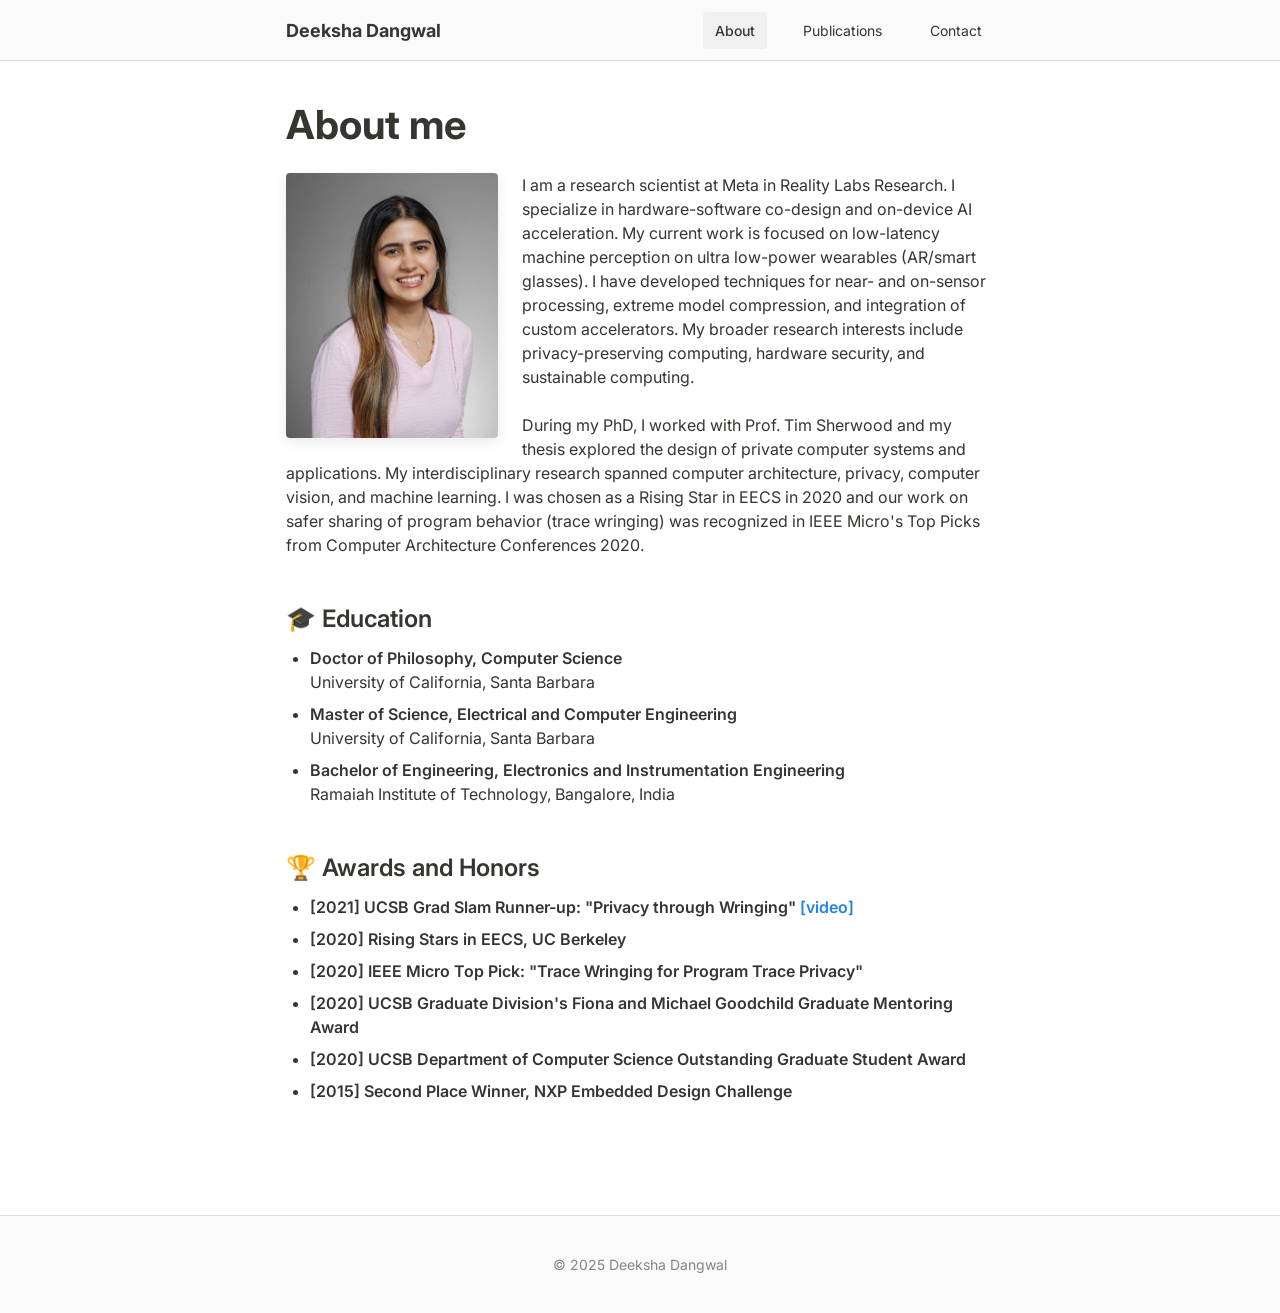
==== index.html @ 4de79cb8 "updating website - march 2025" ====
<!DOCTYPE html>
<html lang="en">
<head>
    <meta charset="UTF-8">
    <meta name="viewport" content="width=device-width, initial-scale=1.0">
    <title>Deeksha Dangwal's Personal Website</title>
    <link rel="stylesheet" href="styles.css">
    <link rel="preconnect" href="https://fonts.googleapis.com">
    <link rel="preconnect" href="https://fonts.gstatic.com" crossorigin>
    <link href="https://fonts.googleapis.com/css2?family=Inter:wght@400;500;600;700&display=swap" rel="stylesheet">
</head>
<body class="notion-light-theme">
    <div class="notion-app-inner">
        <nav class="navigation">
            <div class="nav-container">
                <div class="nav-logo">
                    <a href="index.html">Deeksha Dangwal</a>
                </div>
                <div class="nav-links">
                    <a href="index.html" class="nav-link active">About</a>
                    <a href="publications.html" class="nav-link">Publications</a>
                    <a href="contact.html" class="nav-link">Contact</a>
                </div>
            </div>
        </nav>

        <div class="layout layout-wide">
            <main class="layout-content">
                <div class="page-content">
                    <h1 class="page-title">About me</h1>
                    
                    <div class="profile-image">
                        <!-- Replace with your actual image path -->
                        <img src="headshot.jpg" alt="Profile Photo">
                    </div>
                    
                    <div class="block-content">
                        <p>I am a research scientist at Meta in Reality Labs Research. I specialize in hardware-software co-design and on-device AI acceleration. My current work is focused on low-latency machine perception on ultra low-power wearables (AR/smart glasses). I have developed techniques for near- and on-sensor processing, extreme model compression, and integration of custom accelerators. My broader research interests include privacy-preserving computing, hardware security, and sustainable computing.</p>
                    </div>
                    
                    <div class="block-content">
                        <p>During my PhD, I worked with Prof. Tim Sherwood and my thesis explored the design of private computer systems and applications. My interdisciplinary research spanned computer architecture, privacy, computer vision, and machine learning. I was chosen as a Rising Star in EECS in 2020 and our work on safer sharing of program behavior (trace wringing) was recognized in IEEE Micro's Top Picks from Computer Architecture Conferences 2020.</p>
                    </div>
                    
                    <div class="block-content">
                        <h2>🎓 Education</h2>
                        <ul>
                            <li>
                                <strong>Doctor of Philosophy, Computer Science</strong><br>
                                University of California, Santa Barbara
                            </li>
                            <li>
                                <strong>Master of Science, Electrical and Computer Engineering</strong><br>
                                University of California, Santa Barbara
                            </li>
                            <li>
                                <strong>Bachelor of Engineering, Electronics and Instrumentation Engineering</strong><br>
                                Ramaiah Institute of Technology, Bangalore, India
                            </li>
                        </ul>
                    </div>
                    
                    <div class="block-content">
                        <h2>🏆 Awards and Honors</h2>
                        <ul>
                            <li><strong>[2021] UCSB Grad Slam Runner-up: "Privacy through Wringing" <a href="#" class="notion-link">[video]</a></strong></li>
                            <li><strong>[2020] Rising Stars in EECS, UC Berkeley</strong></li>
                            <li><strong>[2020] IEEE Micro Top Pick: "Trace Wringing for Program Trace Privacy"</strong></li>
                            <li><strong>[2020] UCSB Graduate Division's Fiona and Michael Goodchild Graduate Mentoring Award</strong></li>
                            <li><strong>[2020] UCSB Department of Computer Science Outstanding Graduate Student Award</strong></li>
                            <li><strong>[2015] Second Place Winner, NXP Embedded Design Challenge</strong></li>
                        </ul>
                    </div>
                </div>
            </main>
        </div>
        
        <footer class="footer">
            <div class="footer-content">
                <p>© 2025 Deeksha Dangwal</p>
            </div>
        </footer>
    </div>
</body>
</html>
---- styles.css ----
/* Notion-inspired CSS */

/* Font imports */
@font-face {
    font-family: 'Lyon-Text';
    src: url('https://fonts.googleapis.com/css2?family=Source+Serif+Pro:wght@400;600&display=swap');
    font-weight: 400;
    font-style: normal;
}

/* Base styles */
:root {
    --text-color: #37352f;
    --background-color: #ffffff;
    --link-color: #2383e2;
    --hover-color: #eb5757;
    --nav-background: #fafafa;
    --nav-border: #e0e0e0;
    --active-nav: #f0f0f0;
    --font-family: 'Inter', -apple-system, BlinkMacSystemFont, 'Segoe UI', 'Roboto', 'Oxygen', 'Ubuntu', 'Cantarell', 'Fira Sans', 'Droid Sans', 'Helvetica Neue', sans-serif;
    --font-family-mono: 'iawriter-mono', 'SF Mono', SFMono-Regular, Menlo, Consolas, 'PT Mono', 'Liberation Mono', monospace;
    --font-family-serif: 'Lyon-Text', Georgia, 'Times New Roman', serif;
    --content-width: 708px;
    --margin-width: 96px;
}

/* Reset */
* {
    box-sizing: border-box;
}

html, body {
    margin: 0;
    padding: 0;
    background-color: var(--background-color);
    color: var(--text-color);
    font-family: var(--font-family);
    line-height: 1.5;
    font-size: 16px;
    -webkit-font-smoothing: antialiased;
    -moz-osx-font-smoothing: grayscale;
}

/* Navigation */
.navigation {
    background-color: var(--nav-background);
    border-bottom: 1px solid var(--nav-border);
    position: sticky;
    top: 0;
    z-index: 100;
    width: 100%;
}

.nav-container {
    max-width: var(--content-width);
    margin: 0 auto;
    display: flex;
    justify-content: space-between;
    align-items: center;
    height: 60px;
    padding: 0;
}

.nav-logo a {
    color: var(--text-color);
    font-weight: 700;
    font-size: 18px;
    text-decoration: none;
}

.nav-links {
    display: flex;
    gap: 24px;
}

.nav-link {
    color: var(--text-color);
    text-decoration: none;
    font-size: 14px;
    padding: 8px 12px;
    border-radius: 4px;
    transition: background-color 0.2s ease;
}

.nav-link:hover {
    background-color: var(--active-nav);
    color: var(--text-color);
}

.nav-link.active {
    background-color: var(--active-nav);
    font-weight: 500;
}

/* Layout */
.layout {
    width: 100%;
    display: flex;
    justify-content: center;
}

.layout-wide {
    width: 100%;
}

.layout-content {
    width: 100%;
    max-width: var(--content-width);
    padding: 40px 0;
    margin: 0 auto;
}

.page-content {
    width: 100%;
}

/* Typography */
h1, h2, h3, h4, h5, h6 {
    font-weight: 600;
    margin-top: 1.5em;
    margin-bottom: 0.5em;
    line-height: 1.2;
}

h1.page-title {
    font-size: 40px;
    font-weight: 700;
    margin-top: 0;
    margin-bottom: 24px;
}

h2 {
    font-size: 24px;
    margin-top: 2em;
}

h3 {
    font-size: 20px;
    margin-top: 1.5em;
    margin-bottom: 0.5em;
}

p {
    margin-top: 1em;
    margin-bottom: 1em;
}

/* Links */
a {
    color: var(--link-color);
    text-decoration: none;
    transition: 0.1s ease-in;
}

a:hover {
    color: var(--hover-color);
}

.notion-link:hover {
    color: var(--hover-color) !important;
}

/* Lists */
ul {
    padding-left: 1.5em;
    margin-top: 0.5em;
    margin-bottom: 0.5em;
}

li {
    margin-bottom: 0.5em;
}

/* Content blocks */
.block-content {
    margin-bottom: 1.5em;
}

/* Responsive adjustments */
@media (max-width: 900px) {
    :root {
        --margin-width: 24px;
    }

    .layout-content {
        padding: 40px 24px;
    }
    
    .nav-container {
        padding: 0 24px;
        max-width: 100%;
    }

    h1.page-title {
        font-size: 32px;
    }
    
    .nav-links {
        gap: 8px;
    }
    
    .nav-link {
        padding: 6px 8px;
        font-size: 13px;
    }
}

/* Dark mode support (optional) */
@media (prefers-color-scheme: dark) {
    :root {
        --text-color: rgba(255, 255, 255, 0.9);
        --background-color: #191919;
        --link-color: #2196f3;
        --hover-color: #ff4081;
        --nav-background: #232323;
        --nav-border: #333333;
        --active-nav: #2d2d2d;
    }
}

/* Strong emphasis */
strong {
    font-weight: 600;
}

/* Blockquote */
blockquote {
    margin-left: 0;
    padding-left: 14px;
    border-left: 3px solid rgba(55, 53, 47, 0.16);
    color: rgba(55, 53, 47, 0.6);
}

/* Code blocks */
code {
    font-family: var(--font-family-mono);
    background: rgba(135, 131, 120, 0.15);
    padding: 0.2em 0.4em;
    border-radius: 3px;
    font-size: 85%;
}

/* Emojis */
.emoji {
    font-family: "Apple Color Emoji", "Segoe UI Emoji", NotoColorEmoji, "Noto Color Emoji", "Segoe UI Symbol", "Android Emoji", EmojiSymbols;
}

/* Profile image styles for text wrapping */
.profile-image {
    float: left;
    width: 30%; /* Takes up about 1/3 of the width */
    max-width: 250px;
    margin-right: 24px;
    margin-bottom: 16px;
}

.profile-image img {
    width: 100%;
    border-radius: 4px;
    box-shadow: 0 4px 12px rgba(55, 53, 47, 0.1);
}

/* Clear the float after specific sections if needed */
h2 {
    clear: both;
}

/* Publication styles */
.publication {
    margin-bottom: 32px;
    padding-bottom: 24px;
    border-bottom: 1px solid rgba(55, 53, 47, 0.09);
}

.publication:last-child {
    border-bottom: none;
}

.publication h3 {
    margin-bottom: 8px;
}

.publication-authors {
    font-size: 15px;
    margin-bottom: 4px;
    color: rgba(55, 53, 47, 0.8);
}

.publication-venue {
    font-size: 14px;
    font-style: italic;
    margin-bottom: 8px;
}

.publication-description {
    font-size: 15px;
    margin-bottom: 12px;
}

.publication-links {
    display: flex;
    gap: 16px;
}

.publication-links a {
    font-size: 14px;
}

/* Contact page styles */
.contact-info {
    margin-bottom: 32px;
}

.social-links {
    display: flex;
    gap: 16px;
    margin-top: 16px;
}

.social-link {
    display: inline-block;
    padding: 8px 16px;
    background-color: rgba(55, 53, 47, 0.08);
    border-radius: 4px;
    color: var(--text-color);
    font-size: 14px;
    transition: background-color 0.2s ease;
}

.social-link:hover {
    background-color: rgba(55, 53, 47, 0.16);
    color: var(--text-color);
}

.cv-download-link {
    display: inline-block;
    margin-top: 8px;
    padding: 10px 18px;
    background-color: var(--link-color);
    color: white;
    border-radius: 4px;
    font-weight: 500;
    transition: background-color 0.2s ease;
}

.cv-download-link:hover {
    background-color: var(--hover-color);
    color: white;
}

/* Footer styles */
.footer {
    background-color: var(--nav-background);
    border-top: 1px solid var(--nav-border);
    padding: 24px 0;
    margin-top: 48px;
}

.footer-content {
    max-width: var(--content-width);
    margin: 0 auto;
    text-align: center;
    font-size: 14px;
    color: rgba(55, 53, 47, 0.6);
}

/* Responsive adjustments for smaller screens */
@media (max-width: 768px) {
    .profile-image {
        float: none;
        width: 100%;
        max-width: 200px;
        margin: 0 auto 24px auto;
        display: block;
    }
    
    .social-links {
        flex-direction: column;
        gap: 8px;
    }
    
    .social-link {
        width: 100%;
        text-align: center;
    }
}
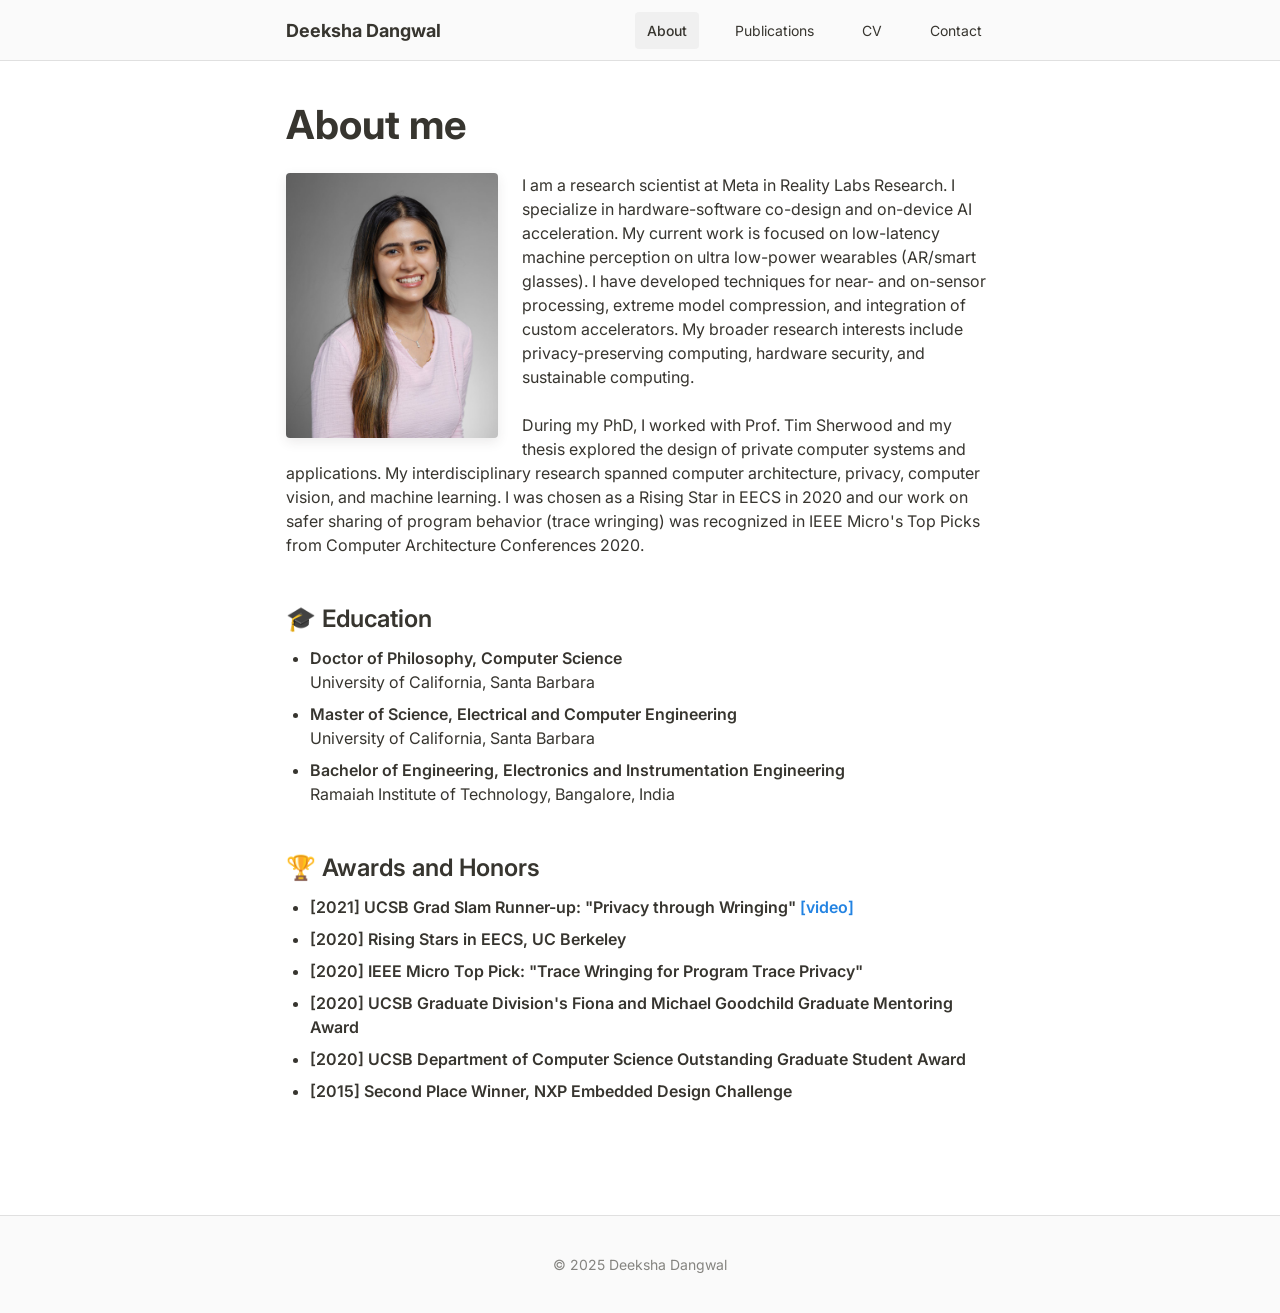
==== commit 11b42994: "added cv - html and pdf" ====
--- a/index.html
+++ b/index.html
@@ -19,6 +19,7 @@
                 <div class="nav-links">
                     <a href="index.html" class="nav-link active">About</a>
                     <a href="publications.html" class="nav-link">Publications</a>
+                    <a href="cv.html" class="nav-link">CV</a>
                     <a href="contact.html" class="nav-link">Contact</a>
                 </div>
             </div>
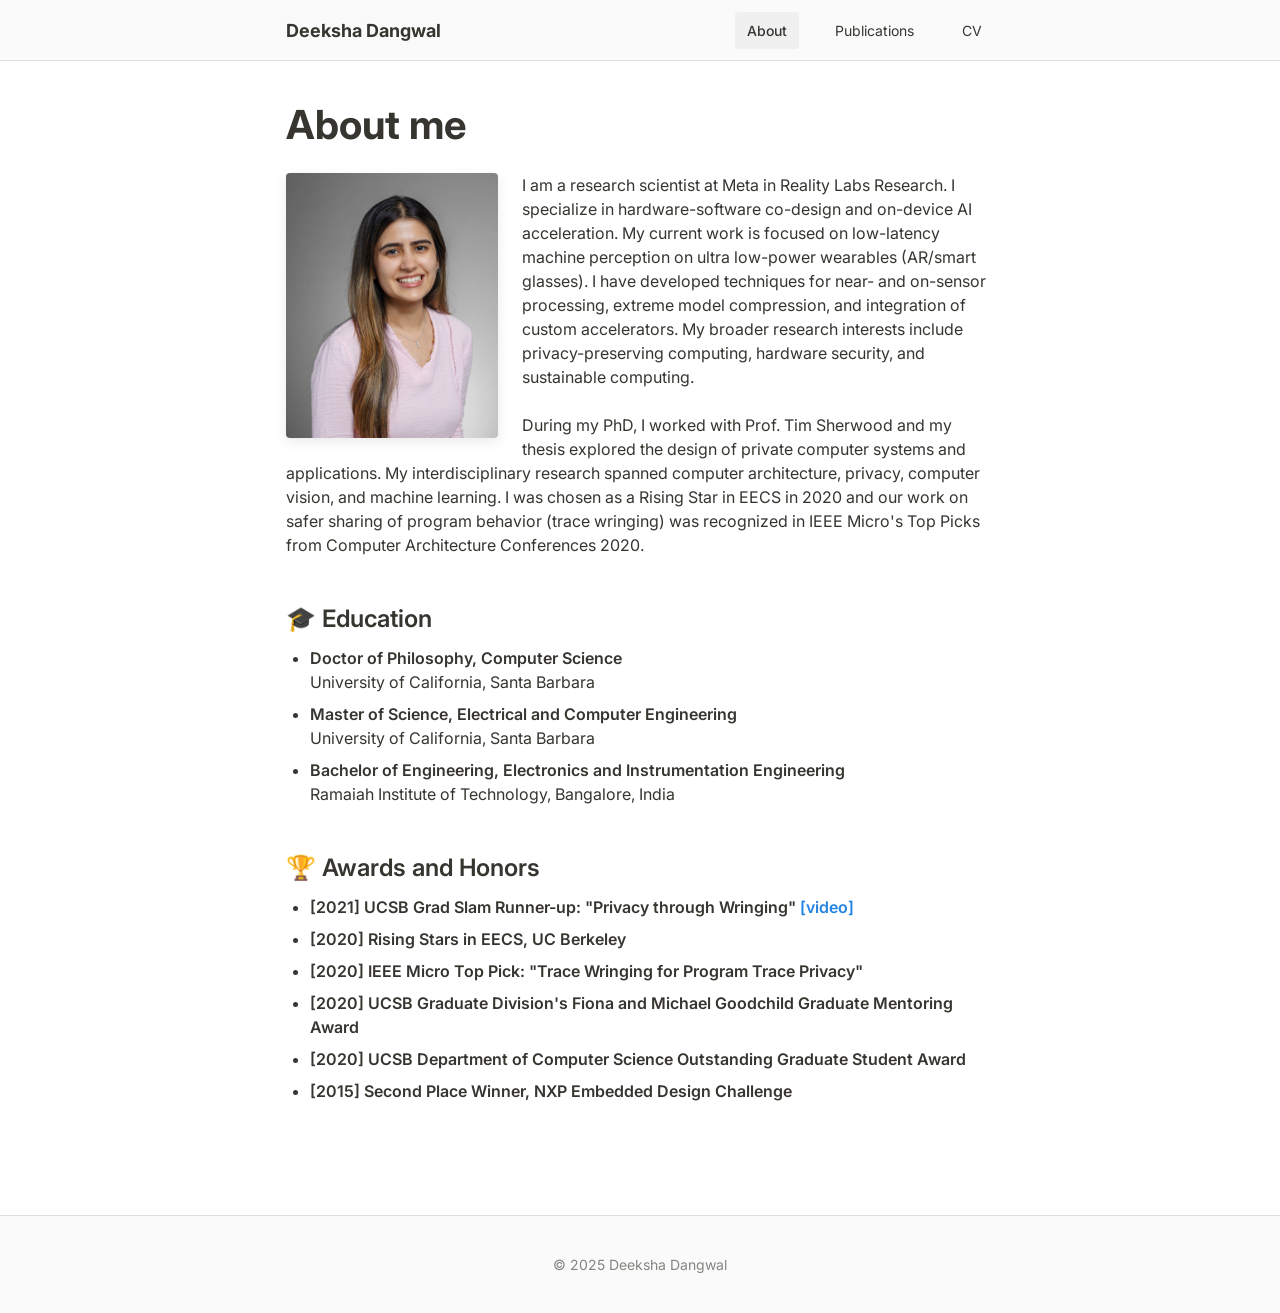
==== commit 83f34424: "removed contact" ====
--- a/index.html
+++ b/index.html
@@ -20,7 +20,6 @@
                     <a href="index.html" class="nav-link active">About</a>
                     <a href="publications.html" class="nav-link">Publications</a>
                     <a href="cv.html" class="nav-link">CV</a>
-                    <a href="contact.html" class="nav-link">Contact</a>
                 </div>
             </div>
         </nav>
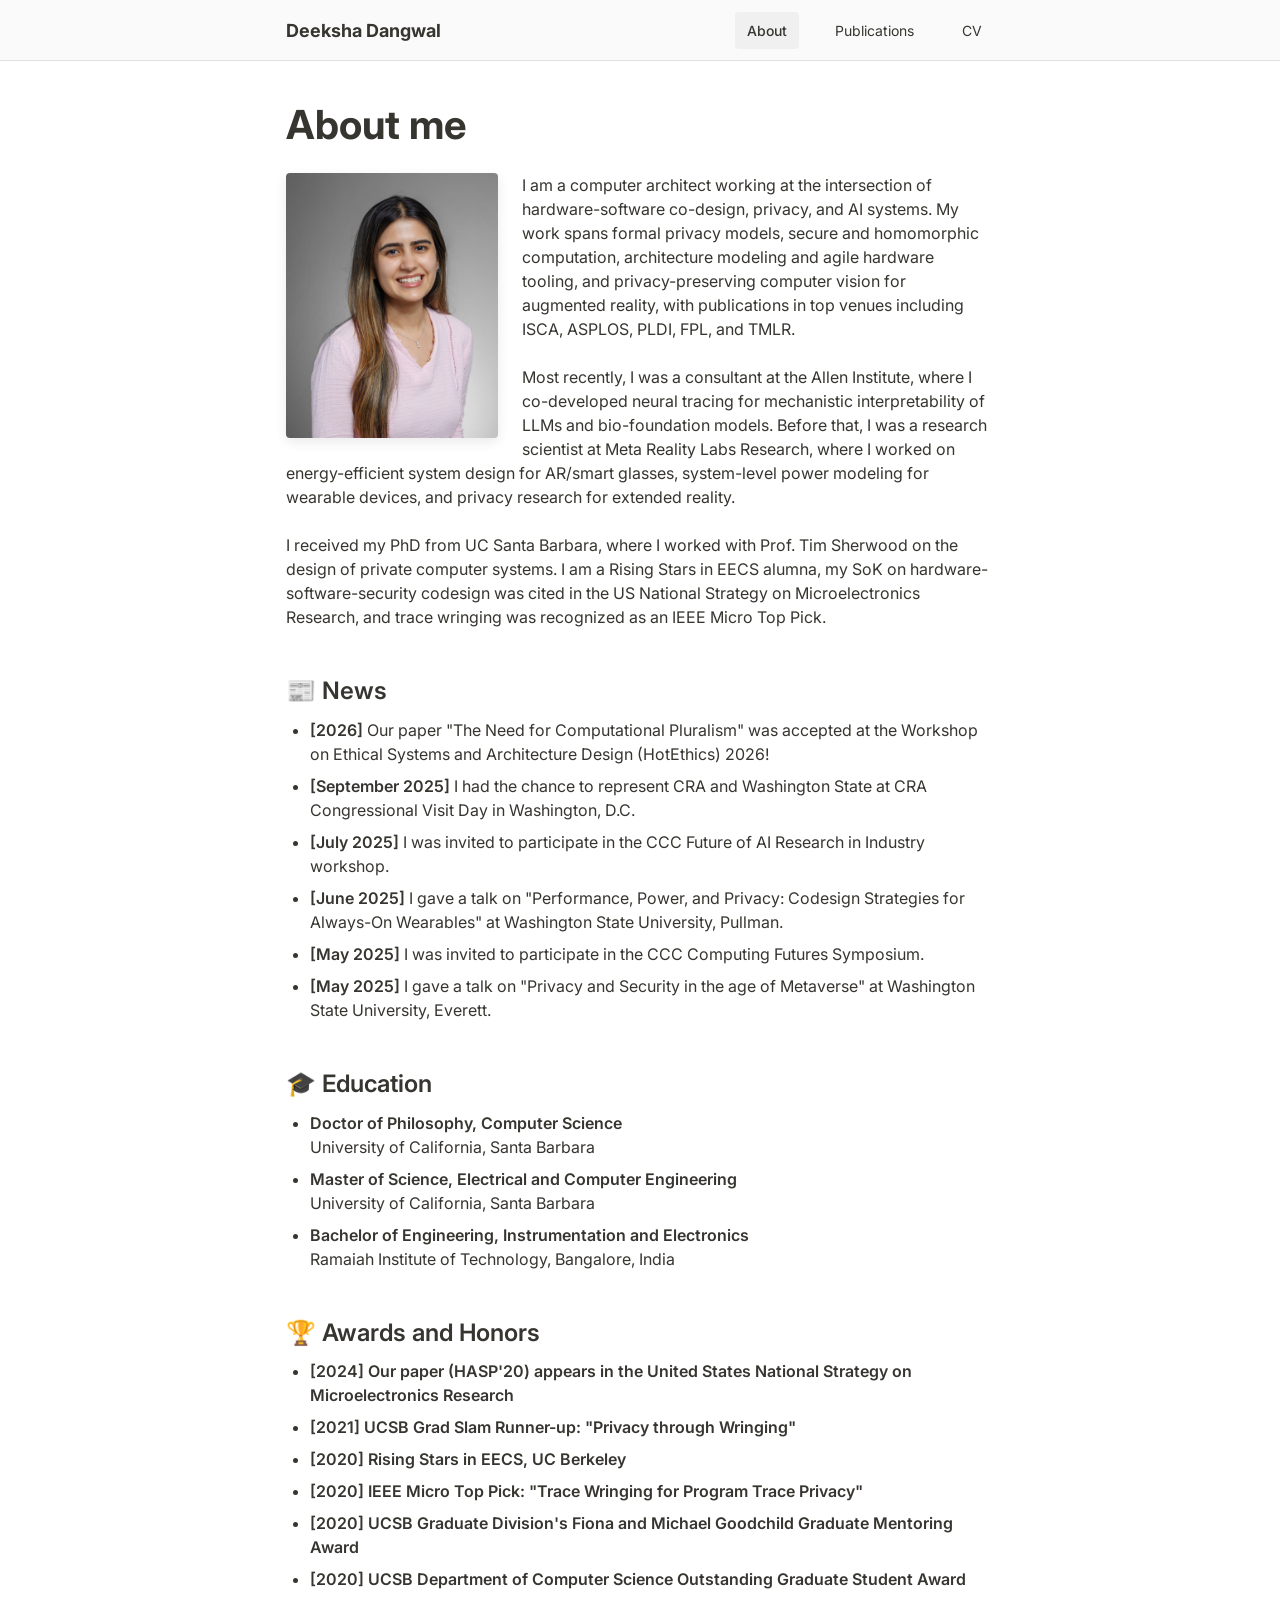
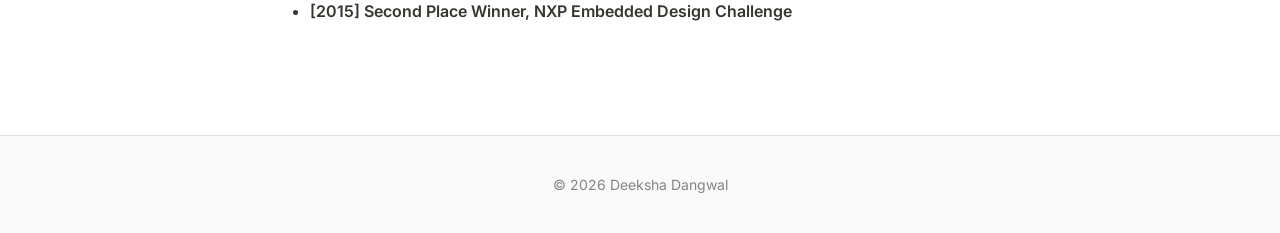
==== commit 149d9771: "updated" ====
--- a/index.html
+++ b/index.html
@@ -35,13 +35,29 @@
                     </div>
                     
                     <div class="block-content">
-                        <p>I am a research scientist at Meta in Reality Labs Research. I specialize in hardware-software co-design and on-device AI acceleration. My current work is focused on low-latency machine perception on ultra low-power wearables (AR/smart glasses). I have developed techniques for near- and on-sensor processing, extreme model compression, and integration of custom accelerators. My broader research interests include privacy-preserving computing, hardware security, and sustainable computing.</p>
+                        <p>I am a computer architect working at the intersection of hardware-software co-design, privacy, and AI systems. My work spans formal privacy models, secure and homomorphic computation, architecture modeling and agile hardware tooling, and privacy-preserving computer vision for augmented reality, with publications in top venues including ISCA, ASPLOS, PLDI, FPL, and TMLR.</p>
+                    </div>
+
+                    <div class="block-content">
+                        <p>Most recently, I was a consultant at the Allen Institute, where I co-developed neural tracing for mechanistic interpretability of LLMs and bio-foundation models. Before that, I was a research scientist at Meta Reality Labs Research, where I worked on energy-efficient system design for AR/smart glasses, system-level power modeling for wearable devices, and privacy research for extended reality.</p>
+                    </div>
+
+                    <div class="block-content">
+                        <p>I received my PhD from UC Santa Barbara, where I worked with Prof. Tim Sherwood on the design of private computer systems. I am a Rising Stars in EECS alumna, my SoK on hardware-software-security codesign was cited in the US National Strategy on Microelectronics Research, and trace wringing was recognized as an IEEE Micro Top Pick.</p>
                     </div>
                     
                     <div class="block-content">
-                        <p>During my PhD, I worked with Prof. Tim Sherwood and my thesis explored the design of private computer systems and applications. My interdisciplinary research spanned computer architecture, privacy, computer vision, and machine learning. I was chosen as a Rising Star in EECS in 2020 and our work on safer sharing of program behavior (trace wringing) was recognized in IEEE Micro's Top Picks from Computer Architecture Conferences 2020.</p>
+                        <h2>📰 News</h2>
+                        <ul>
+                            <li><strong>[2026]</strong> Our paper "The Need for Computational Pluralism" was accepted at the Workshop on Ethical Systems and Architecture Design (HotEthics) 2026!</li>
+                            <li><strong>[September 2025]</strong> I had the chance to represent CRA and Washington State at CRA Congressional Visit Day in Washington, D.C.</li>
+                            <li><strong>[July 2025]</strong> I was invited to participate in the CCC Future of AI Research in Industry workshop.</li>
+                            <li><strong>[June 2025]</strong> I gave a talk on "Performance, Power, and Privacy: Codesign Strategies for Always-On Wearables" at Washington State University, Pullman.</li>
+                            <li><strong>[May 2025]</strong> I was invited to participate in the CCC Computing Futures Symposium.</li>
+                            <li><strong>[May 2025]</strong> I gave a talk on "Privacy and Security in the age of Metaverse" at Washington State University, Everett.</li>
+                        </ul>
                     </div>
-                    
+
                     <div class="block-content">
                         <h2>🎓 Education</h2>
                         <ul>
@@ -54,7 +70,7 @@
                                 University of California, Santa Barbara
                             </li>
                             <li>
-                                <strong>Bachelor of Engineering, Electronics and Instrumentation Engineering</strong><br>
+                                <strong>Bachelor of Engineering, Instrumentation and Electronics</strong><br>
                                 Ramaiah Institute of Technology, Bangalore, India
                             </li>
                         </ul>
@@ -63,7 +79,8 @@
                     <div class="block-content">
                         <h2>🏆 Awards and Honors</h2>
                         <ul>
-                            <li><strong>[2021] UCSB Grad Slam Runner-up: "Privacy through Wringing" <a href="#" class="notion-link">[video]</a></strong></li>
+                            <li><strong>[2024] Our paper (HASP'20) appears in the United States National Strategy on Microelectronics Research</strong></li>
+                            <li><strong>[2021] UCSB Grad Slam Runner-up: "Privacy through Wringing"</strong></li>
                             <li><strong>[2020] Rising Stars in EECS, UC Berkeley</strong></li>
                             <li><strong>[2020] IEEE Micro Top Pick: "Trace Wringing for Program Trace Privacy"</strong></li>
                             <li><strong>[2020] UCSB Graduate Division's Fiona and Michael Goodchild Graduate Mentoring Award</strong></li>
@@ -77,7 +94,7 @@
         
         <footer class="footer">
             <div class="footer-content">
-                <p>© 2025 Deeksha Dangwal</p>
+                <p>© 2026 Deeksha Dangwal</p>
             </div>
         </footer>
     </div>
--- a/styles.css
+++ b/styles.css
@@ -13,7 +13,7 @@
     --text-color: #37352f;
     --background-color: #ffffff;
     --link-color: #2383e2;
-    --hover-color: #eb5757;
+    --hover-color: #4a9eed;
     --nav-background: #fafafa;
     --nav-border: #e0e0e0;
     --active-nav: #f0f0f0;
@@ -211,7 +211,7 @@
         --text-color: rgba(255, 255, 255, 0.9);
         --background-color: #191919;
         --link-color: #2196f3;
-        --hover-color: #ff4081;
+        --hover-color: #64b5f6;
         --nav-background: #232323;
         --nav-border: #333333;
         --active-nav: #2d2d2d;
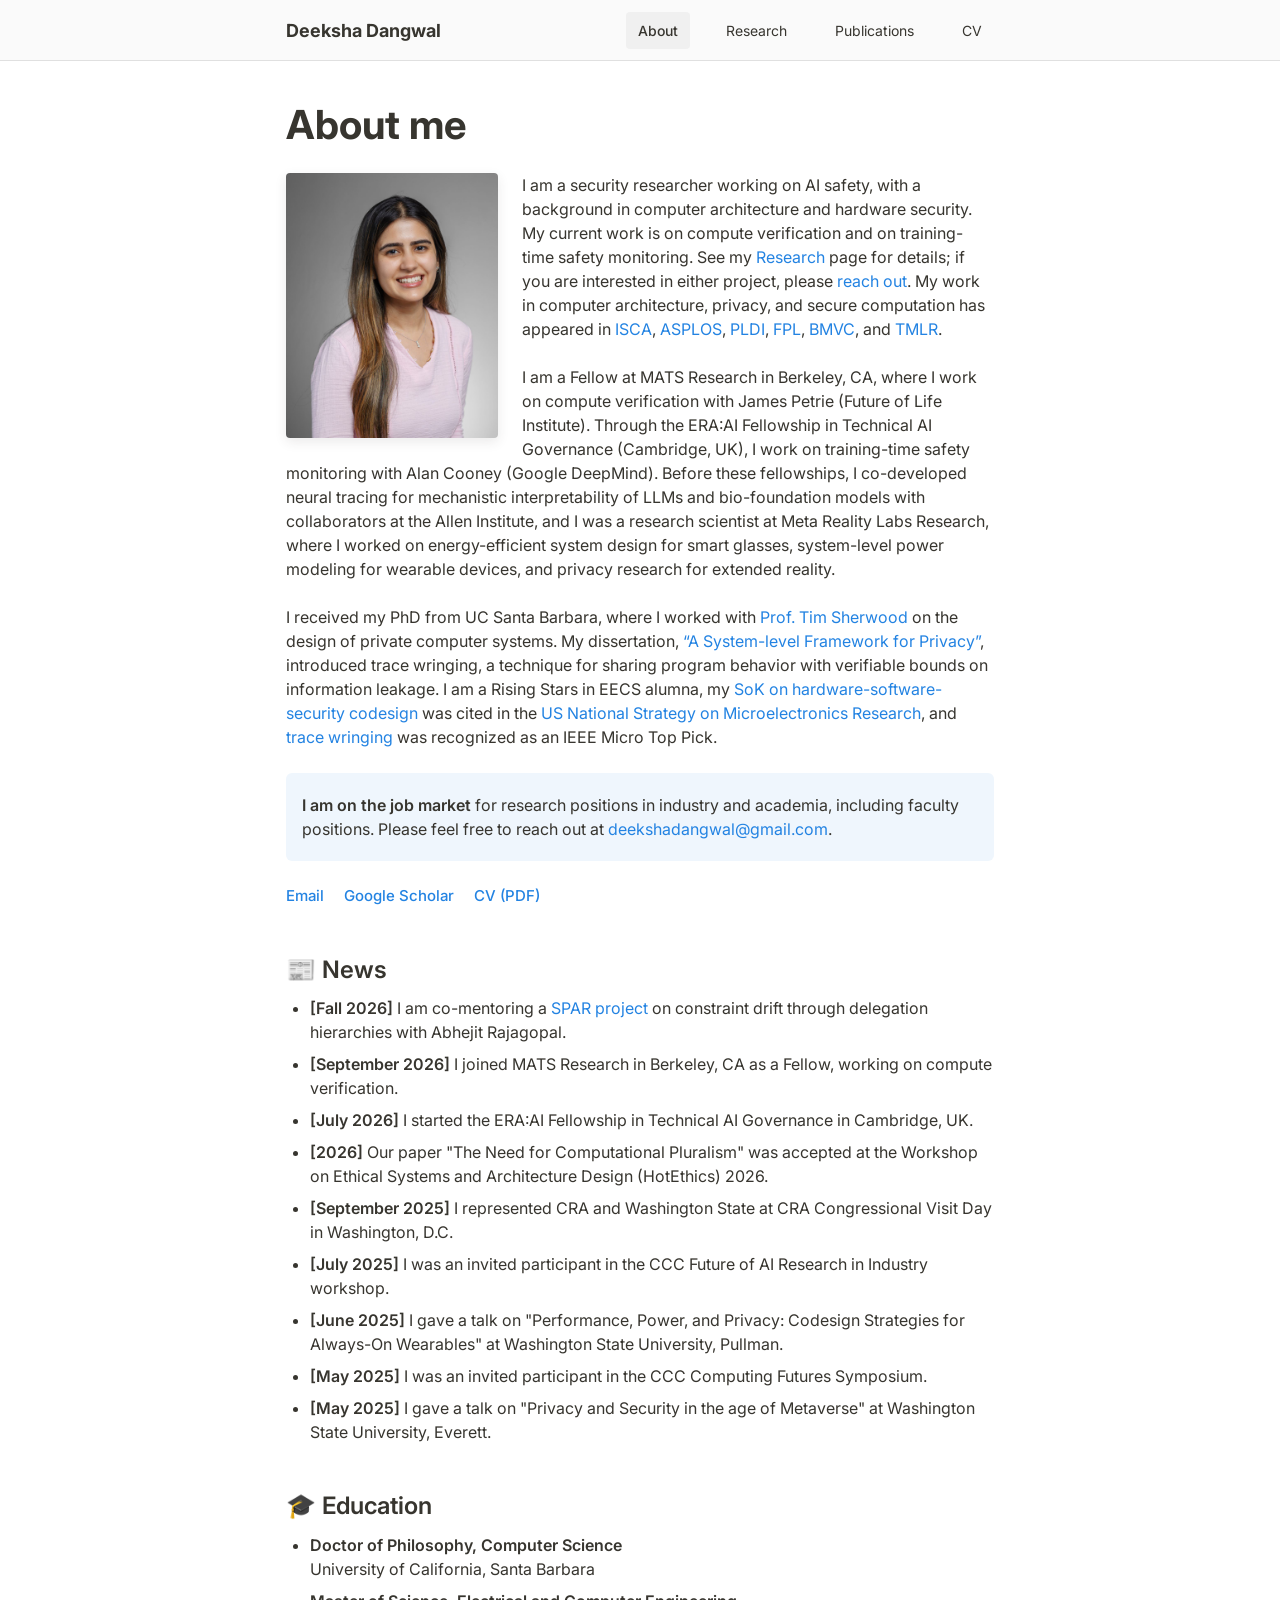
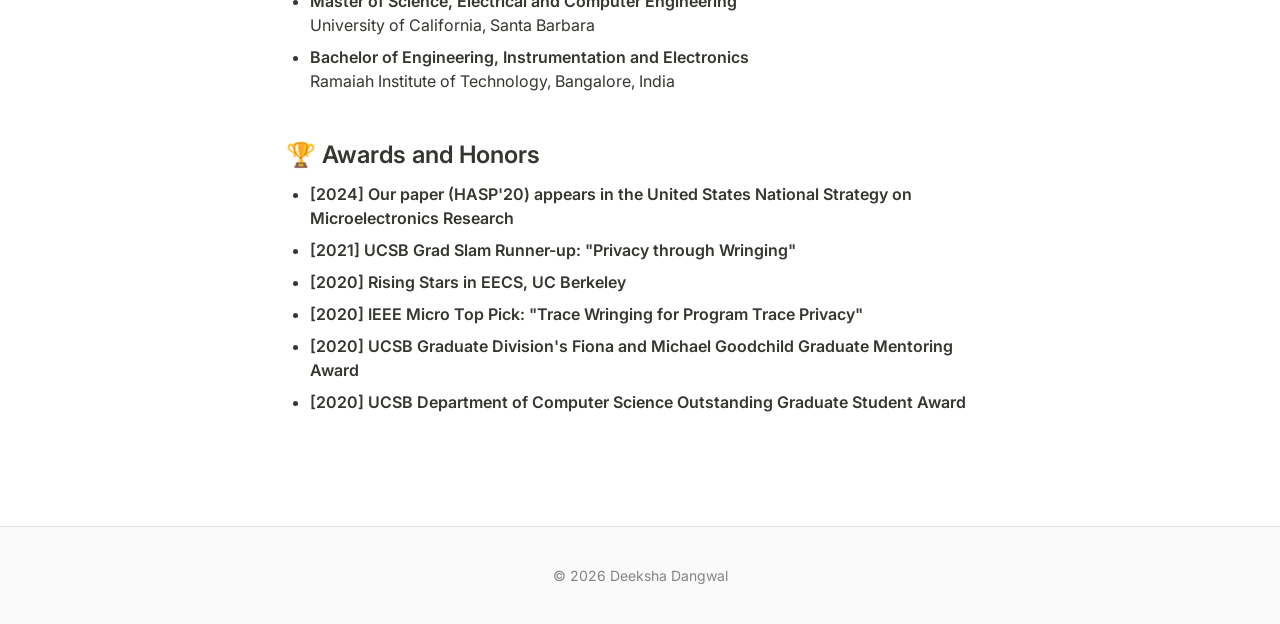
==== commit 7a707de4: "Refresh site for the job market: new Research page, updated bio and CV - Rewrite About bio (security" ====
--- a/index.html
+++ b/index.html
@@ -3,7 +3,13 @@
 <head>
     <meta charset="UTF-8">
     <meta name="viewport" content="width=device-width, initial-scale=1.0">
-    <title>Deeksha Dangwal's Personal Website</title>
+    <title>Deeksha Dangwal</title>
+    <meta name="description" content="Deeksha Dangwal: security researcher working on AI safety, with a background in computer architecture and hardware security.">
+    <meta property="og:title" content="Deeksha Dangwal">
+    <meta property="og:description" content="Security researcher working on AI safety, with a background in computer architecture and hardware security.">
+    <meta property="og:image" content="https://www.deekshadangwal.com/headshot.jpg">
+    <meta property="og:url" content="https://www.deekshadangwal.com/">
+    <link rel="icon" href="favicon.svg" type="image/svg+xml">
     <link rel="stylesheet" href="styles.css">
     <link rel="preconnect" href="https://fonts.googleapis.com">
     <link rel="preconnect" href="https://fonts.gstatic.com" crossorigin>
@@ -18,8 +24,9 @@
                 </div>
                 <div class="nav-links">
                     <a href="index.html" class="nav-link active">About</a>
+                    <a href="research.html" class="nav-link">Research</a>
                     <a href="publications.html" class="nav-link">Publications</a>
-                    <a href="cv.html" class="nav-link">CV</a>
+                    <a href="deeksha_dangwal_cv.pdf" class="nav-link" target="_blank">CV</a>
                 </div>
             </div>
         </nav>
@@ -28,32 +35,44 @@
             <main class="layout-content">
                 <div class="page-content">
                     <h1 class="page-title">About me</h1>
-                    
+
                     <div class="profile-image">
-                        <!-- Replace with your actual image path -->
-                        <img src="headshot.jpg" alt="Profile Photo">
-                    </div>
-                    
-                    <div class="block-content">
-                        <p>I am a computer architect working at the intersection of hardware-software co-design, privacy, and AI systems. My work spans formal privacy models, secure and homomorphic computation, architecture modeling and agile hardware tooling, and privacy-preserving computer vision for augmented reality, with publications in top venues including ISCA, ASPLOS, PLDI, FPL, and TMLR.</p>
+                        <img src="headshot.jpg" alt="Deeksha Dangwal">
                     </div>
 
                     <div class="block-content">
-                        <p>Most recently, I was a consultant at the Allen Institute, where I co-developed neural tracing for mechanistic interpretability of LLMs and bio-foundation models. Before that, I was a research scientist at Meta Reality Labs Research, where I worked on energy-efficient system design for AR/smart glasses, system-level power modeling for wearable devices, and privacy research for extended reality.</p>
+                        <p>I am a security researcher working on AI safety, with a background in computer architecture and hardware security. My current work is on compute verification and on training-time safety monitoring. See my <a href="research.html">Research</a> page for details; if you are interested in either project, please <a href="mailto:deekshadangwal@gmail.com">reach out</a>. My work in computer architecture, privacy, and secure computation has appeared in <a href="https://sites.cs.ucsb.edu/~sherwood/pubs/ISCA-18-charm.pdf">ISCA</a>, <a href="https://sites.cs.ucsb.edu/~sherwood/pubs/ASPLOS-19-wring.pdf">ASPLOS</a>, <a href="https://arxiv.org/pdf/2101.07841">PLDI</a>, <a href="https://sites.cs.ucsb.edu/~sherwood/pubs/FPL-17-pyrtl.pdf">FPL</a>, <a href="https://bmva-archive.org.uk/bmvc/2021/assets/papers/1603.pdf">BMVC</a>, and <a href="https://arxiv.org/pdf/2412.10448">TMLR</a>.</p>
                     </div>
 
                     <div class="block-content">
-                        <p>I received my PhD from UC Santa Barbara, where I worked with Prof. Tim Sherwood on the design of private computer systems. I am a Rising Stars in EECS alumna, my SoK on hardware-software-security codesign was cited in the US National Strategy on Microelectronics Research, and trace wringing was recognized as an IEEE Micro Top Pick.</p>
+                        <p>I am a Fellow at MATS Research in Berkeley, CA, where I work on compute verification with James Petrie (Future of Life Institute). Through the ERA:AI Fellowship in Technical AI Governance (Cambridge, UK), I work on training-time safety monitoring with Alan Cooney (Google DeepMind). Before these fellowships, I co-developed neural tracing for mechanistic interpretability of LLMs and bio-foundation models with collaborators at the Allen Institute, and I was a research scientist at Meta Reality Labs Research, where I worked on energy-efficient system design for smart glasses, system-level power modeling for wearable devices, and privacy research for extended reality.</p>
                     </div>
-                    
+
+                    <div class="block-content">
+                        <p>I received my PhD from UC Santa Barbara, where I worked with <a href="https://sites.cs.ucsb.edu/~sherwood/">Prof. Tim Sherwood</a> on the design of private computer systems. My dissertation, <a href="https://www.proquest.com/docview/2923629631">&ldquo;A System-level Framework for Privacy&rdquo;</a>, introduced trace wringing, a technique for sharing program behavior with verifiable bounds on information leakage. I am a Rising Stars in EECS alumna, my <a href="https://arxiv.org/pdf/2105.00378">SoK on hardware-software-security codesign</a> was cited in the <a href="https://www.nitrd.gov/pubs/National-Strategy-on-Microelectronics-Research-March-2024.pdf">US National Strategy on Microelectronics Research</a>, and <a href="https://sites.cs.ucsb.edu/~sherwood/pubs/IEEEMicro-20-wringing.pdf">trace wringing</a> was recognized as an IEEE Micro Top Pick.</p>
+                    </div>
+
+                    <div class="block-content callout">
+                        <p><strong>I am on the job market</strong> for research positions in industry and academia, including faculty positions. Please feel free to reach out at <a href="mailto:deekshadangwal@gmail.com">deekshadangwal@gmail.com</a>.</p>
+                    </div>
+
+                    <div class="block-content contact-row">
+                        <a href="mailto:deekshadangwal@gmail.com">Email</a>
+                        <a href="https://scholar.google.com/citations?user=11KckrAAAAAJ&hl=en">Google Scholar</a>
+                        <a href="deeksha_dangwal_cv.pdf" target="_blank">CV (PDF)</a>
+                    </div>
+
                     <div class="block-content">
                         <h2>📰 News</h2>
                         <ul>
-                            <li><strong>[2026]</strong> Our paper "The Need for Computational Pluralism" was accepted at the Workshop on Ethical Systems and Architecture Design (HotEthics) 2026!</li>
-                            <li><strong>[September 2025]</strong> I had the chance to represent CRA and Washington State at CRA Congressional Visit Day in Washington, D.C.</li>
-                            <li><strong>[July 2025]</strong> I was invited to participate in the CCC Future of AI Research in Industry workshop.</li>
+                            <li><strong>[Fall 2026]</strong> I am co-mentoring a <a href="https://sparai.org/projects/f26/recIHq2myqMGSkiHs/">SPAR project</a> on constraint drift through delegation hierarchies with Abhejit Rajagopal.</li>
+                            <li><strong>[September 2026]</strong> I joined MATS Research in Berkeley, CA as a Fellow, working on compute verification.</li>
+                            <li><strong>[July 2026]</strong> I started the ERA:AI Fellowship in Technical AI Governance in Cambridge, UK.</li>
+                            <li><strong>[2026]</strong> Our paper "The Need for Computational Pluralism" was accepted at the Workshop on Ethical Systems and Architecture Design (HotEthics) 2026.</li>
+                            <li><strong>[September 2025]</strong> I represented CRA and Washington State at CRA Congressional Visit Day in Washington, D.C.</li>
+                            <li><strong>[July 2025]</strong> I was an invited participant in the CCC Future of AI Research in Industry workshop.</li>
                             <li><strong>[June 2025]</strong> I gave a talk on "Performance, Power, and Privacy: Codesign Strategies for Always-On Wearables" at Washington State University, Pullman.</li>
-                            <li><strong>[May 2025]</strong> I was invited to participate in the CCC Computing Futures Symposium.</li>
+                            <li><strong>[May 2025]</strong> I was an invited participant in the CCC Computing Futures Symposium.</li>
                             <li><strong>[May 2025]</strong> I gave a talk on "Privacy and Security in the age of Metaverse" at Washington State University, Everett.</li>
                         </ul>
                     </div>
@@ -75,7 +94,7 @@
                             </li>
                         </ul>
                     </div>
-                    
+
                     <div class="block-content">
                         <h2>🏆 Awards and Honors</h2>
                         <ul>
@@ -85,13 +104,12 @@
                             <li><strong>[2020] IEEE Micro Top Pick: "Trace Wringing for Program Trace Privacy"</strong></li>
                             <li><strong>[2020] UCSB Graduate Division's Fiona and Michael Goodchild Graduate Mentoring Award</strong></li>
                             <li><strong>[2020] UCSB Department of Computer Science Outstanding Graduate Student Award</strong></li>
-                            <li><strong>[2015] Second Place Winner, NXP Embedded Design Challenge</strong></li>
                         </ul>
                     </div>
                 </div>
             </main>
         </div>
-        
+
         <footer class="footer">
             <div class="footer-content">
                 <p>© 2026 Deeksha Dangwal</p>
@@ -99,4 +117,4 @@
         </footer>
     </div>
 </body>
-</html>+</html>
--- a/styles.css
+++ b/styles.css
@@ -20,6 +20,10 @@
     --font-family: 'Inter', -apple-system, BlinkMacSystemFont, 'Segoe UI', 'Roboto', 'Oxygen', 'Ubuntu', 'Cantarell', 'Fira Sans', 'Droid Sans', 'Helvetica Neue', sans-serif;
     --font-family-mono: 'iawriter-mono', 'SF Mono', SFMono-Regular, Menlo, Consolas, 'PT Mono', 'Liberation Mono', monospace;
     --font-family-serif: 'Lyon-Text', Georgia, 'Times New Roman', serif;
+    --muted-color: rgba(55, 53, 47, 0.6);
+    --subtle-color: rgba(55, 53, 47, 0.8);
+    --divider-color: rgba(55, 53, 47, 0.09);
+    --callout-background: rgba(35, 131, 226, 0.07);
     --content-width: 708px;
     --margin-width: 96px;
 }
@@ -215,6 +219,10 @@
         --nav-background: #232323;
         --nav-border: #333333;
         --active-nav: #2d2d2d;
+        --muted-color: rgba(255, 255, 255, 0.55);
+        --subtle-color: rgba(255, 255, 255, 0.75);
+        --divider-color: rgba(255, 255, 255, 0.1);
+        --callout-background: rgba(33, 150, 243, 0.12);
     }
 }
 
@@ -269,7 +277,7 @@
 .publication {
     margin-bottom: 32px;
     padding-bottom: 24px;
-    border-bottom: 1px solid rgba(55, 53, 47, 0.09);
+    border-bottom: 1px solid var(--divider-color);
 }
 
 .publication:last-child {
@@ -283,7 +291,7 @@
 .publication-authors {
     font-size: 15px;
     margin-bottom: 4px;
-    color: rgba(55, 53, 47, 0.8);
+    color: var(--subtle-color);
 }
 
 .publication-venue {
@@ -348,6 +356,23 @@
     color: white;
 }
 
+/* Job-market callout */
+.callout {
+    clear: both;
+    background-color: var(--callout-background);
+    border-radius: 6px;
+    padding: 4px 16px;
+}
+
+/* Contact links row */
+.contact-row {
+    display: flex;
+    flex-wrap: wrap;
+    gap: 8px 20px;
+    font-size: 15px;
+    font-weight: 500;
+}
+
 /* Footer styles */
 .footer {
     background-color: var(--nav-background);
@@ -361,7 +386,7 @@
     margin: 0 auto;
     text-align: center;
     font-size: 14px;
-    color: rgba(55, 53, 47, 0.6);
+    color: var(--muted-color);
 }
 
 /* Responsive adjustments for smaller screens */
@@ -383,4 +408,109 @@
         width: 100%;
         text-align: center;
     }
-}+}
+/* Publications: compact spacing */
+.publication {
+    margin-bottom: 14px;
+    padding-bottom: 12px;
+}
+
+.publication h3 {
+    font-size: 17px;
+    margin-top: 0;
+    margin-bottom: 2px;
+}
+
+.publication p {
+    margin-top: 0;
+    margin-bottom: 2px;
+}
+
+.publication-authors {
+    font-size: 14px;
+}
+
+.publication-venue {
+    margin-bottom: 4px;
+}
+
+.publication-links {
+    gap: 12px;
+}
+
+/* Research vignettes */
+.vignette {
+    display: grid;
+    grid-template-columns: minmax(0, 1fr) 220px;
+    gap: 28px;
+    padding: 20px 0;
+    border-bottom: 1px solid var(--divider-color);
+}
+
+.vignette:last-child {
+    border-bottom: none;
+}
+
+.vignette h3 {
+    font-size: 19px;
+    margin-top: 0;
+    margin-bottom: 2px;
+}
+
+.vignette p {
+    margin-top: 0;
+    margin-bottom: 8px;
+    font-size: 15px;
+}
+
+.vignette-meta {
+    color: var(--muted-color);
+    font-size: 14px;
+}
+
+.vignette-papers {
+    list-style: none;
+    padding-left: 0;
+    margin: 8px 0 0;
+    font-size: 14px;
+}
+
+.vignette-papers li {
+    margin-bottom: 4px;
+}
+
+.vignette-figure {
+    margin: 0;
+    align-self: start;
+}
+
+.vignette-figure img {
+    width: 100%;
+    height: auto;
+    display: block;
+    background: #ffffff;
+    border: 1px solid var(--divider-color);
+    border-radius: 4px;
+    padding: 4px;
+}
+
+.vignette-figure figcaption {
+    font-size: 12px;
+    color: var(--muted-color);
+    margin-top: 6px;
+    line-height: 1.4;
+}
+
+@media (max-width: 700px) {
+    .vignette {
+        grid-template-columns: 1fr;
+    }
+
+    .vignette-figure {
+        max-width: 320px;
+    }
+}
+
+.vignette-text:only-child {
+    grid-column: 1 / -1;
+}
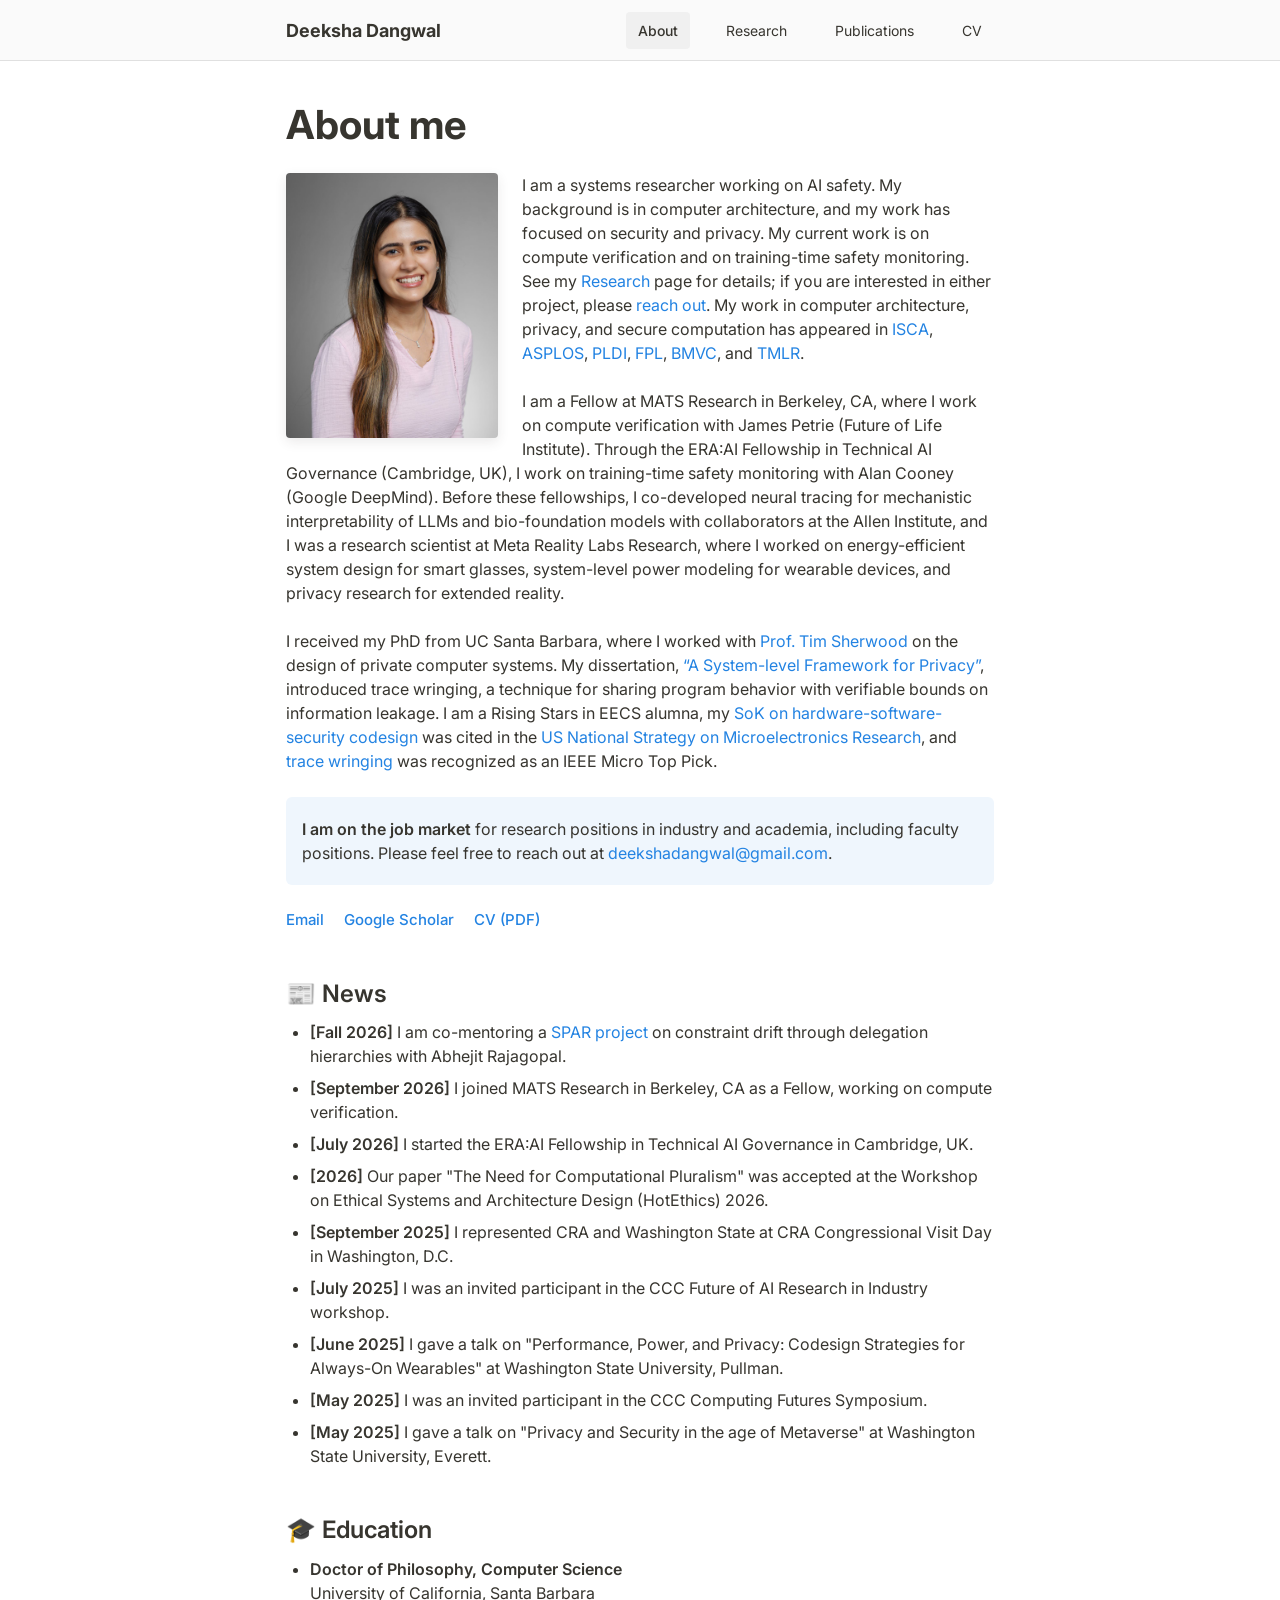
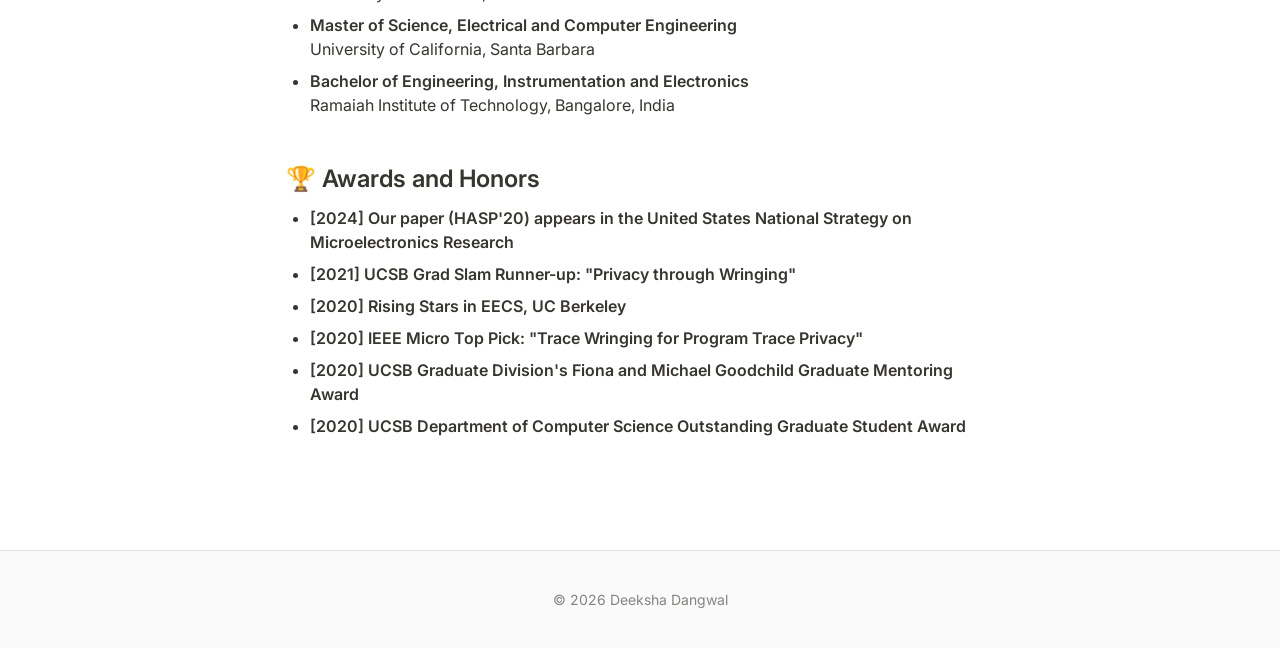
==== commit 41528eb9: "Bio: systems researcher working on AI safety Co-Authored-By: Claude Fable 5.1 <noreply@anthropic.com" ====
--- a/index.html
+++ b/index.html
@@ -4,9 +4,9 @@
     <meta charset="UTF-8">
     <meta name="viewport" content="width=device-width, initial-scale=1.0">
     <title>Deeksha Dangwal</title>
-    <meta name="description" content="Deeksha Dangwal: security researcher working on AI safety, with a background in computer architecture and hardware security.">
+    <meta name="description" content="Deeksha Dangwal: systems researcher working on AI safety, with a background in computer architecture and a focus on security and privacy.">
     <meta property="og:title" content="Deeksha Dangwal">
-    <meta property="og:description" content="Security researcher working on AI safety, with a background in computer architecture and hardware security.">
+    <meta property="og:description" content="Systems researcher working on AI safety, with a background in computer architecture and a focus on security and privacy.">
     <meta property="og:image" content="https://www.deekshadangwal.com/headshot.jpg">
     <meta property="og:url" content="https://www.deekshadangwal.com/">
     <link rel="icon" href="favicon.svg" type="image/svg+xml">
@@ -41,7 +41,7 @@
                     </div>
 
                     <div class="block-content">
-                        <p>I am a security researcher working on AI safety, with a background in computer architecture and hardware security. My current work is on compute verification and on training-time safety monitoring. See my <a href="research.html">Research</a> page for details; if you are interested in either project, please <a href="mailto:deekshadangwal@gmail.com">reach out</a>. My work in computer architecture, privacy, and secure computation has appeared in <a href="https://sites.cs.ucsb.edu/~sherwood/pubs/ISCA-18-charm.pdf">ISCA</a>, <a href="https://sites.cs.ucsb.edu/~sherwood/pubs/ASPLOS-19-wring.pdf">ASPLOS</a>, <a href="https://arxiv.org/pdf/2101.07841">PLDI</a>, <a href="https://sites.cs.ucsb.edu/~sherwood/pubs/FPL-17-pyrtl.pdf">FPL</a>, <a href="https://bmva-archive.org.uk/bmvc/2021/assets/papers/1603.pdf">BMVC</a>, and <a href="https://arxiv.org/pdf/2412.10448">TMLR</a>.</p>
+                        <p>I am a systems researcher working on AI safety. My background is in computer architecture, and my work has focused on security and privacy. My current work is on compute verification and on training-time safety monitoring. See my <a href="research.html">Research</a> page for details; if you are interested in either project, please <a href="mailto:deekshadangwal@gmail.com">reach out</a>. My work in computer architecture, privacy, and secure computation has appeared in <a href="https://sites.cs.ucsb.edu/~sherwood/pubs/ISCA-18-charm.pdf">ISCA</a>, <a href="https://sites.cs.ucsb.edu/~sherwood/pubs/ASPLOS-19-wring.pdf">ASPLOS</a>, <a href="https://arxiv.org/pdf/2101.07841">PLDI</a>, <a href="https://sites.cs.ucsb.edu/~sherwood/pubs/FPL-17-pyrtl.pdf">FPL</a>, <a href="https://bmva-archive.org.uk/bmvc/2021/assets/papers/1603.pdf">BMVC</a>, and <a href="https://arxiv.org/pdf/2412.10448">TMLR</a>.</p>
                     </div>
 
                     <div class="block-content">
